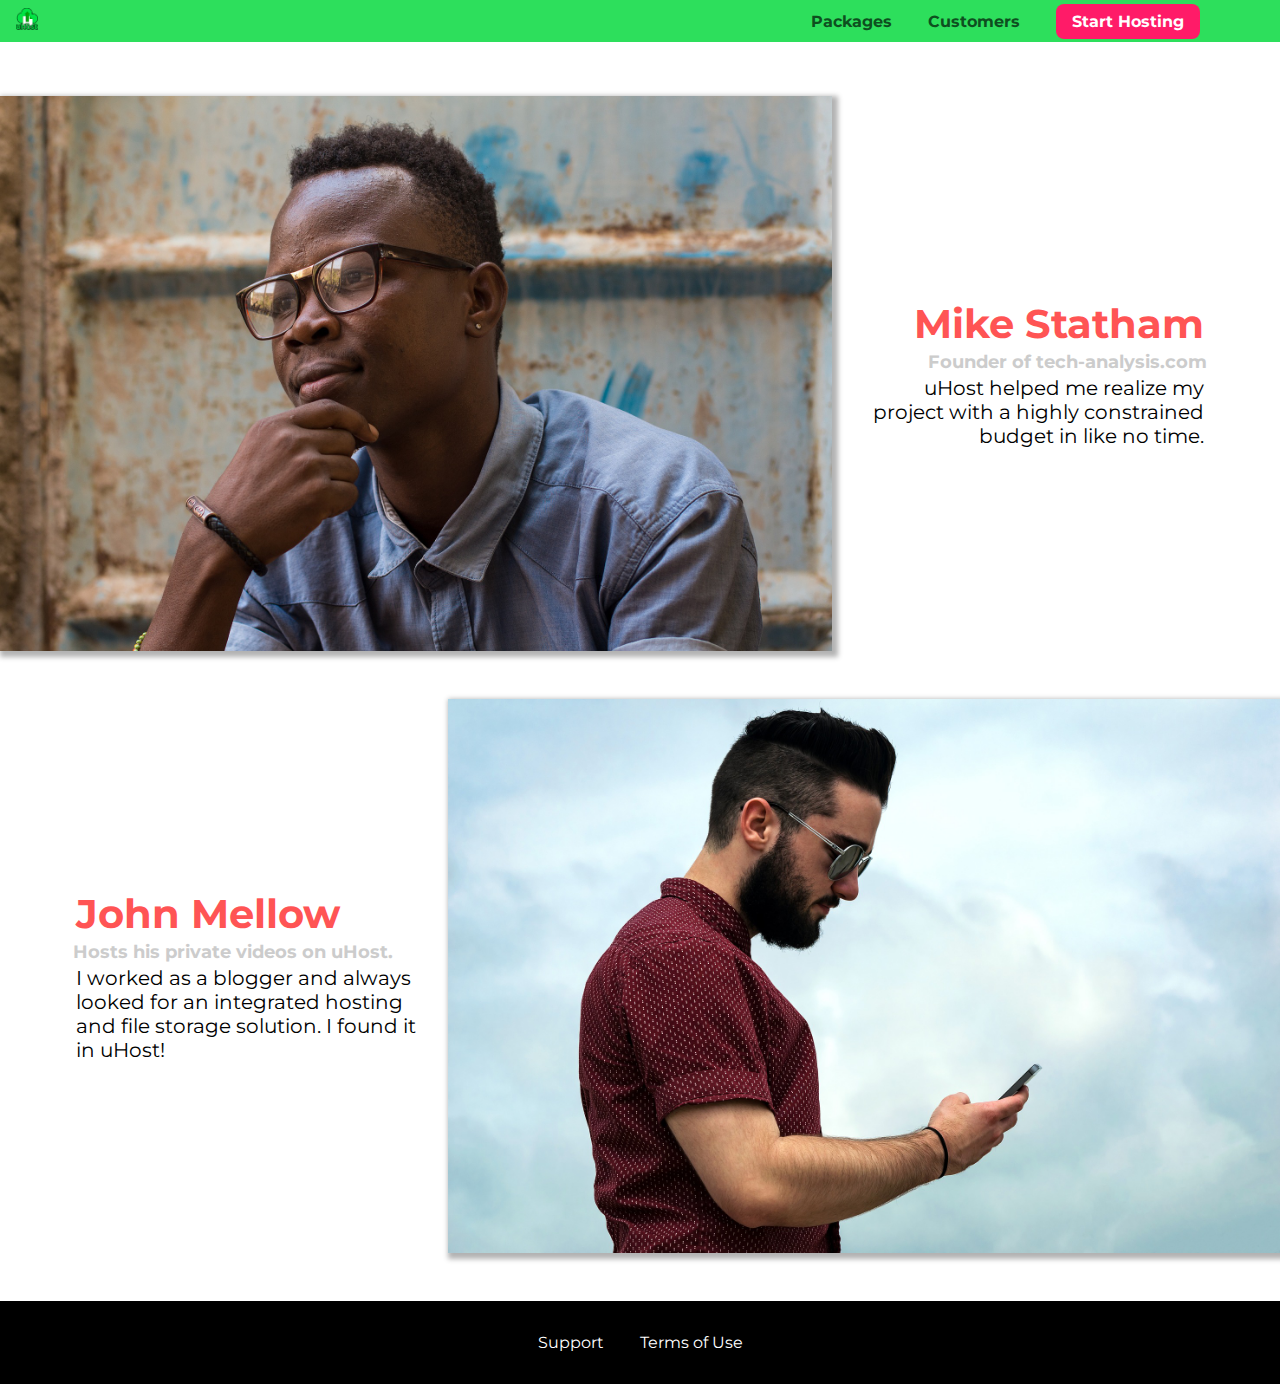
==== customers/index.html @ 8d91298f "add customer page, adding css styles to backgrounds" ====
<!DOCTYPE html>
<html lang="en">
	<head>
		<meta charset="UTF-8" />
		<meta name="viewport" content="width=device-width, initial-scale=1.0" />
		<meta http-equiv="X-UA-Compatible" content="ie=edge" />
		<title>uHost Customers</title>
		<link rel="shortcut icon" href="../images/favicon.png" />
		<link
			href="https://fonts.googleapis.com/css?family=Anton|Montserrat:400,700"
			rel="stylesheet"
		/>
		<link rel="stylesheet" href="../shared.css" />
		<link rel="stylesheet" href="customers.css" />
	</head>

	<body>
		<header class="main-header">
			<div>
				<a href="../index.html" class="main-header__brand">
					<img
						src="../images/uhost-icon.png"
						alt="uHost - Your favorite hosting company"
					/>
				</a>
			</div>
			<nav class="main-nav">
				<ul class="main-nav__items">
					<li class="main-nav__item">
						<a href="../packages/index.html">Packages</a>
					</li>
					<li class="main-nav__item">
						<a href="index.html">Customers</a>
					</li>
					<li class="main-nav__item main-nav__item--cta">
						<a href="../start-hosting/index.html">Start Hosting</a>
					</li>
				</ul>
			</nav>
		</header>
		<main>
			<div>
				<div class="testimonial" id="customer-1">
					<div class="testimonial__image-container">
						<img
							src="../images/customer-1.jpg"
							alt="Mike Statham - Customer"
							class="testimonial__image"
						/>
					</div>
					<div class="testimonial__info">
						<h1 class="testimonial__name">Mike Statham</h1>
						<h2 class="testimonial__subtitle">
							Founder of
							<a href="tech-analysis.com">tech-analysis.com</a>
						</h2>
						<p class="testimonial__text">
							uHost helped me realize my project with a highly constrained
							budget in like no time.
						</p>
					</div>
				</div>
				<div class="testimonial" id="customer-2">
					<div class="testimonial__info">
						<h1 class="testimonial__name">John Mellow</h1>
						<h2 class="testimonial__subtitle">
							Hosts his private videos on uHost.
						</h2>
						<p class="testimonial__text">
							I worked as a blogger and always looked for an integrated hosting
							and file storage solution. I found it in uHost!
						</p>
					</div>
					<div class="testimonial__image-container">
						<img
							src="../images/customer-2.jpg"
							alt="John Mellow - Customer"
							class="testimonial__image"
						/>
					</div>
				</div>
			</div>
		</main>
		<footer class="main-footer">
			<nav>
				<ul class="main-footer__links">
					<li class="main-footer__link">
						<a href="#">Support</a>
					</li>
					<li class="main-footer__link">
						<a href="#">Terms of Use</a>
					</li>
				</ul>
			</nav>
		</footer>
	</body>
</html>
---- shared.css ----
* {
	box-sizing: border-box;
}

body {
	font-family: "Montserrat", sans-serif;
	margin: 0;
}

.main-header {
	width: 100%;
	position: fixed;
	top: 0;
	left: 0;
	background: #2ddf5c;
	padding: 8px 16px;
	z-index: 1;
}

.main-header > div {
	display: inline-block;
	vertical-align: middle;
}

.main-header__brand {
	color: #0e4f1f;
	text-decoration: none;
	font-weight: bold;
	font-size: 22px;
	display: inline-block;
	height: 22px;
}

.main-header__brand img {
	height: 100%;
}

.main-nav {
	display: inline-block;
	text-align: right;
	width: calc(100% - 74px);
	vertical-align: middle;
}

.main-nav__items {
	margin: 0;
	padding: 0;
	list-style: none;
}

.main-nav__item {
	display: inline-block;
	margin: 0 16px;
}

.main-nav__item a {
	text-decoration: none;
	color: #0e4f1f;
	font-weight: bold;
	padding: 3px 0;
}

.main-nav__item a:hover,
.main-nav__item a:active {
	color: white;
	border-bottom: 5px solid white;
}

.main-nav__item--cta a {
	color: white;
	background: #ff1b68;
	padding: 8px 16px;
	border-radius: 8px;
}

.main-nav__item--cta a:hover,
.main-nav__item--cta a:active {
	color: #ff1b68;
	background: white;
	border: none;
}

.main-footer {
	background: black;
	padding: 32px;
	margin-top: 48px;
}

.main-footer__links {
	list-style: none;
	margin: 0;
	padding: 0;
	text-align: center;
}

.main-footer__link {
	display: inline-block;
	margin: 0 16px;
}

.main-footer__link a {
	color: white;
	text-decoration: none;
}

.main-footer__link a:hover,
.main-footer__link a:active {
	color: #ccc;
}

.button {
	background: #0e4f1f;
	color: white;
	font: inherit;
	border: 1.5px solid #0e4f1f;
	padding: 8px;
	border-radius: 8px;
	font-weight: bold;
	cursor: pointer;
}

.button:hover,
.button:active {
	background: white;
	color: #0e4f1f;
}

.button:focus {
	outline: none;
}
---- customers/customers.css ----
.testimonial {
	font-size: 20px;
	margin: 48px 0;
}

.testimonial__list {
	width: 80%;
	margin: auto;
}

.testimonial:first-of-type {
	margin-top: 96px;
}

.testimonial__image-container {
	width: 65%;
	display: inline-block;
	vertical-align: middle;
	box-shadow: 3px 3px 5px 3px rgba(0, 0, 0, 0.3);
}

.testimonial__image {
	width: 100%;
	vertical-align: top;
}

.testimonial__info {
	text-align: right;
	padding: 14px;
	display: inline-block;
	vertical-align: middle;
	width: 30%;
}

#customer-2.testimonial {
	text-align: right;
}

#customer-2 .testimonial__info {
	text-align: left;
}

.testimonial__name {
	margin: 3px;
	color: #ff5454;
}

.testimonial__subtitle {
	margin: 0;
	font-size: 18px;
	color: #ccc;
}

.testimonial__subtitle a {
	color: inherit;
	text-decoration: none;
}

.testimonial__subtitle a:hover,
.testimonial__subtitle a:active {
	color: #7a7a7a;
}

.testimonial__text {
	margin: 3px;
}
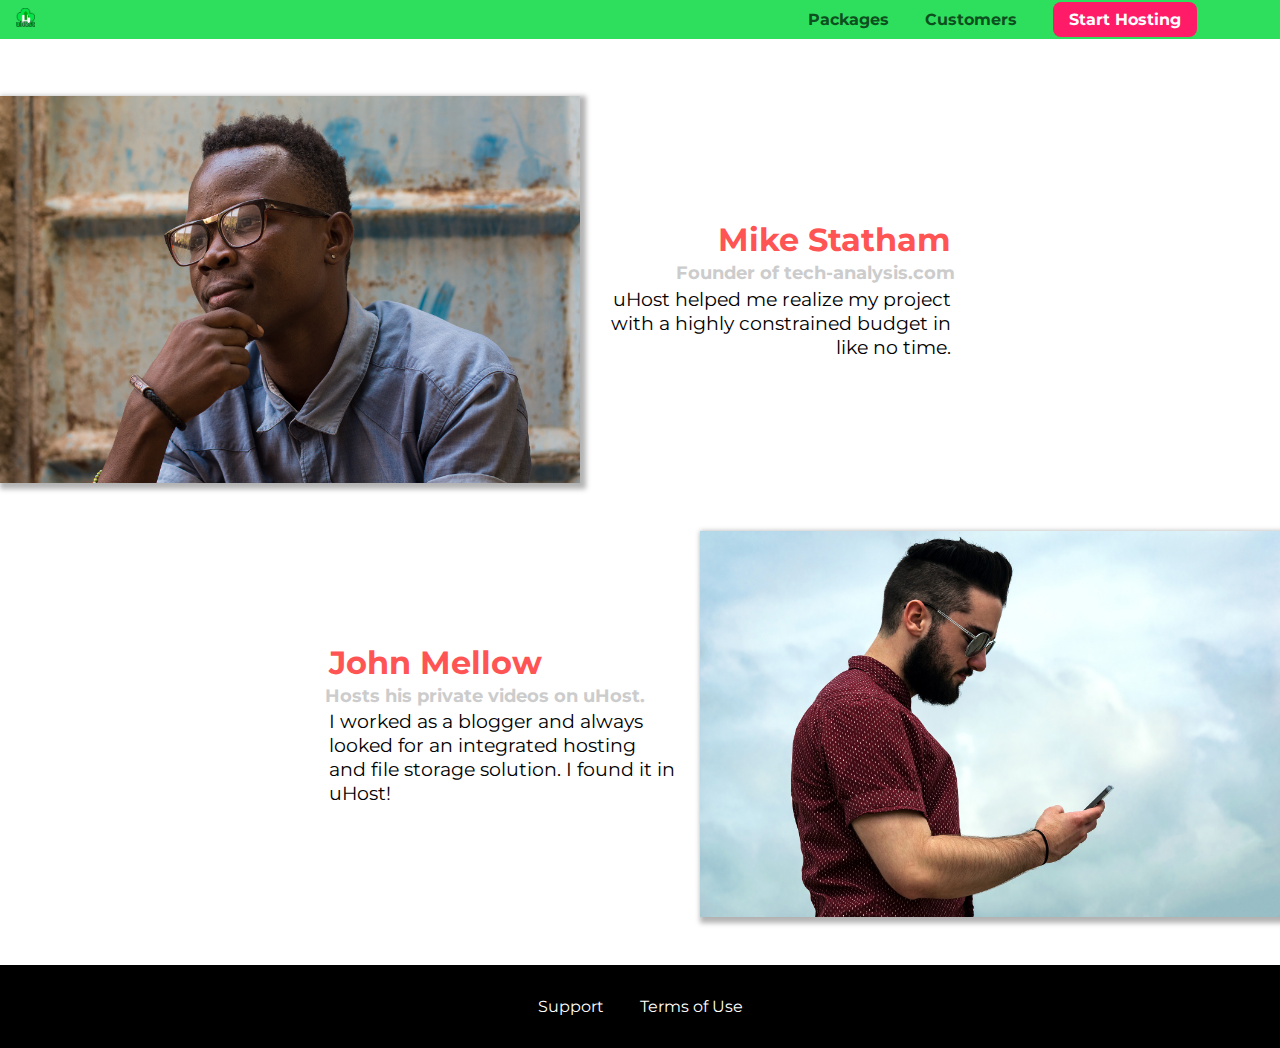
==== commit cb4daf3c: "updating css units replace for px" ====
--- a/customers/index.html
+++ b/customers/index.html
@@ -15,6 +15,7 @@
 	</head>
 
 	<body>
+		<div class="backdrop"></div>
 		<header class="main-header">
 			<div>
 				<a href="../index.html" class="main-header__brand">
--- a/shared.css
+++ b/shared.css
@@ -7,13 +7,23 @@
 	margin: 0;
 }
 
+.backdrop {
+	position: fixed;
+	display: none;
+	top: 0;
+	left: 0;
+	width: 100vw;
+	height: 100vh;
+	background: rgba(0, 0, 0, 0.5);
+}
+
 .main-header {
 	width: 100%;
 	position: fixed;
 	top: 0;
 	left: 0;
 	background: #2ddf5c;
-	padding: 8px 16px;
+	padding: 0.5rem 1rem;
 	z-index: 1;
 }
 
@@ -26,9 +36,9 @@
 	color: #0e4f1f;
 	text-decoration: none;
 	font-weight: bold;
-	font-size: 22px;
+	font-size: 1.25rem;
 	display: inline-block;
-	height: 22px;
+	height: 1.2rem;
 }
 
 .main-header__brand img {
@@ -50,14 +60,14 @@
 
 .main-nav__item {
 	display: inline-block;
-	margin: 0 16px;
+	margin: 0 1rem;
 }
 
 .main-nav__item a {
 	text-decoration: none;
 	color: #0e4f1f;
 	font-weight: bold;
-	padding: 3px 0;
+	padding: 0.2rem 0;
 }
 
 .main-nav__item a:hover,
@@ -69,7 +79,7 @@
 .main-nav__item--cta a {
 	color: white;
 	background: #ff1b68;
-	padding: 8px 16px;
+	padding: 0.5rem 1rem;
 	border-radius: 8px;
 }
 
@@ -82,8 +92,8 @@
 
 .main-footer {
 	background: black;
-	padding: 32px;
-	margin-top: 48px;
+	padding: 2rem;
+	margin-top: 3rem;
 }
 
 .main-footer__links {
@@ -95,7 +105,7 @@
 
 .main-footer__link {
 	display: inline-block;
-	margin: 0 16px;
+	margin: 0 1rem;
 }
 
 .main-footer__link a {
@@ -113,7 +123,7 @@
 	color: white;
 	font: inherit;
 	border: 1.5px solid #0e4f1f;
-	padding: 8px;
+	padding: 0.5rem;
 	border-radius: 8px;
 	font-weight: bold;
 	cursor: pointer;
--- a/customers/customers.css
+++ b/customers/customers.css
@@ -1,6 +1,6 @@
 .testimonial {
-	font-size: 20px;
-	margin: 48px 0;
+	font-size: 1.2rem;
+	margin: 3rem 0;
 }
 
 .testimonial__list {
@@ -9,11 +9,12 @@
 }
 
 .testimonial:first-of-type {
-	margin-top: 96px;
+	margin-top: 6rem;
 }
 
 .testimonial__image-container {
 	width: 65%;
+	max-width: 580px;
 	display: inline-block;
 	vertical-align: middle;
 	box-shadow: 3px 3px 5px 3px rgba(0, 0, 0, 0.3);
@@ -26,7 +27,7 @@
 
 .testimonial__info {
 	text-align: right;
-	padding: 14px;
+	padding: 0.9rem;
 	display: inline-block;
 	vertical-align: middle;
 	width: 30%;
@@ -41,13 +42,14 @@
 }
 
 .testimonial__name {
-	margin: 3px;
+	margin: 0.2rem;
 	color: #ff5454;
+	font-size: 2rem;
 }
 
 .testimonial__subtitle {
 	margin: 0;
-	font-size: 18px;
+	font-size: 1.1rem;
 	color: #ccc;
 }
 
@@ -62,5 +64,5 @@
 }
 
 .testimonial__text {
-	margin: 3px;
+	margin: 0.2rem;
 }
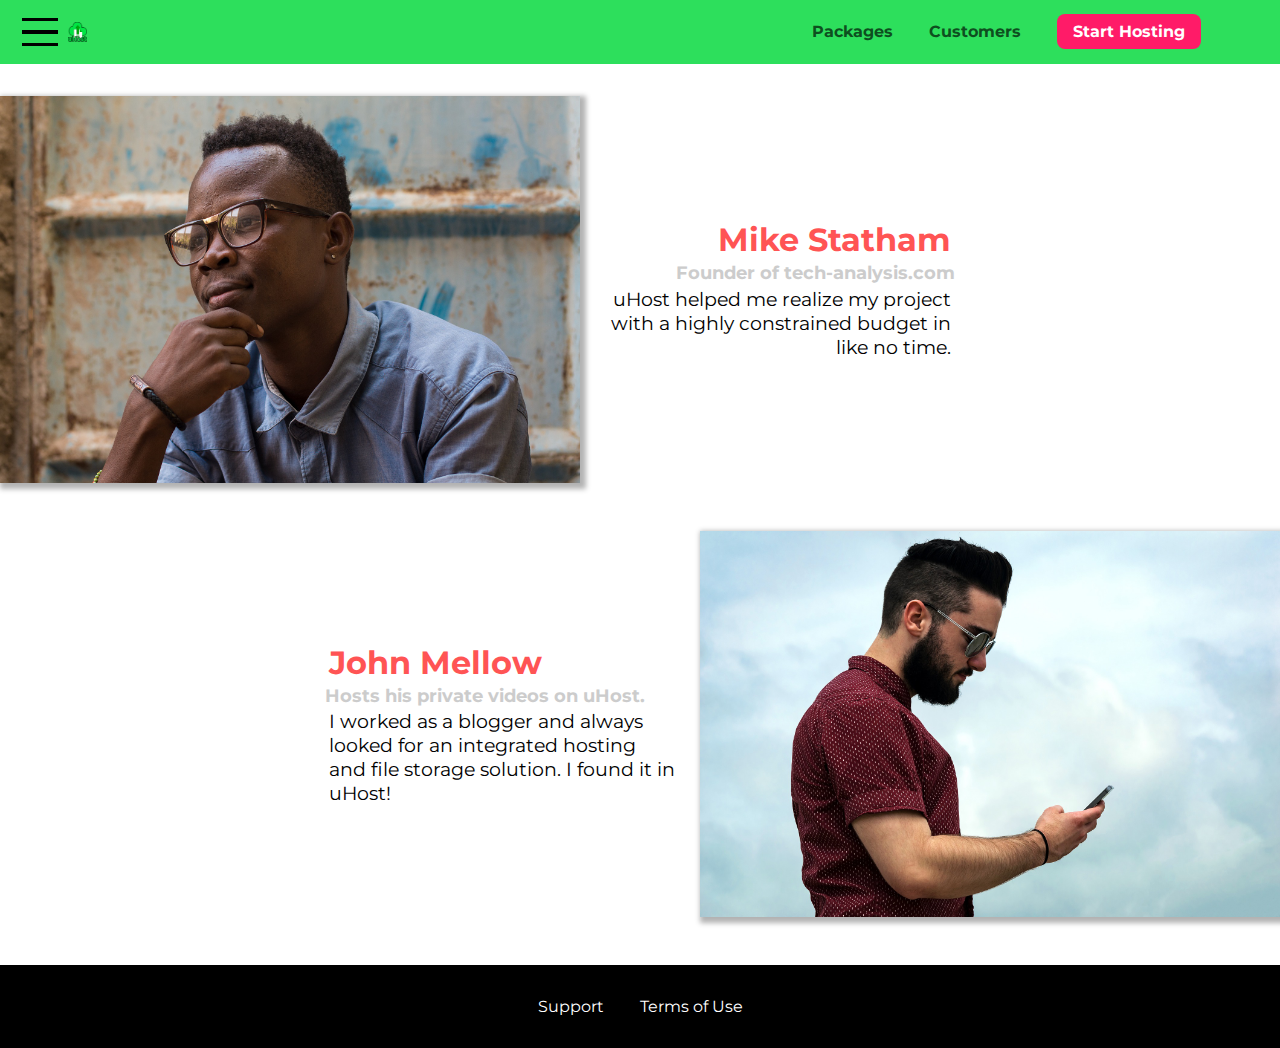
==== commit 802acd61: "adding mobile menu button, popup modal, and js functioning for them to appear and disappear" ====
--- a/customers/index.html
+++ b/customers/index.html
@@ -18,6 +18,11 @@
 		<div class="backdrop"></div>
 		<header class="main-header">
 			<div>
+				<button class="toggle-button">
+					<span class="toggle-button__bar"></span>
+					<span class="toggle-button__bar"></span>
+					<span class="toggle-button__bar"></span>
+				</button>
 				<a href="../index.html" class="main-header__brand">
 					<img
 						src="../images/uhost-icon.png"
@@ -39,6 +44,19 @@
 				</ul>
 			</nav>
 		</header>
+		<nav class="mobile-nav">
+			<ul class="mobile-nav__items">
+				<li class="mobile-nav__item">
+					<a href="../packages/index.html">Packages</a>
+				</li>
+				<li class="mobile-nav__item">
+					<a href="index.html">Customers</a>
+				</li>
+				<li class="mobile-nav__item mobile-nav__item--cta">
+					<a href="../start-hosting/index.html">Start Hosting</a>
+				</li>
+			</ul>
+		</nav>
 		<main>
 			<div>
 				<div class="testimonial" id="customer-1">
@@ -94,5 +112,6 @@
 				</ul>
 			</nav>
 		</footer>
+		<script src="../shared.js"></script>
 	</body>
 </html>
--- a/shared.css
+++ b/shared.css
@@ -15,6 +15,7 @@
 	width: 100vw;
 	height: 100vh;
 	background: rgba(0, 0, 0, 0.5);
+	z-index: 1;
 }
 
 .main-header {
@@ -32,6 +33,28 @@
 	vertical-align: middle;
 }
 
+.toggle-button {
+	width: 3rem;
+	background: transparent;
+	border: none;
+	cursor: pointer;
+	padding-top: 0;
+	padding-bottom: 0;
+	vertical-align: middle;
+}
+
+.toggle-button:focus {
+	outline: none;
+}
+
+.toggle-button__bar {
+	width: 100%;
+	height: 0.2rem;
+	background: black;
+	display: block;
+	margin: 0.6rem 0;
+}
+
 .main-header__brand {
 	color: #0e4f1f;
 	text-decoration: none;
@@ -39,6 +62,7 @@
 	font-size: 1.25rem;
 	display: inline-block;
 	height: 1.2rem;
+	vertical-align: middle;
 }
 
 .main-header__brand img {
@@ -48,7 +72,7 @@
 .main-nav {
 	display: inline-block;
 	text-align: right;
-	width: calc(100% - 74px);
+	width: calc(100% - 122px);
 	vertical-align: middle;
 }
 
@@ -63,7 +87,8 @@
 	margin: 0 1rem;
 }
 
-.main-nav__item a {
+.main-nav__item a,
+.mobile-nav__item a {
 	text-decoration: none;
 	color: #0e4f1f;
 	font-weight: bold;
@@ -76,7 +101,8 @@
 	border-bottom: 5px solid white;
 }
 
-.main-nav__item--cta a {
+.main-nav__item--cta a,
+.mobile-nav__item--cta a {
 	color: white;
 	background: #ff1b68;
 	padding: 0.5rem 1rem;
@@ -84,7 +110,9 @@
 }
 
 .main-nav__item--cta a:hover,
-.main-nav__item--cta a:active {
+.main-nav__item--cta a:active,
+.mobile-nav__item--cta a:hover,
+.mobile-nav__item--cta a:active {
 	color: #ff1b68;
 	background: white;
 	border: none;
@@ -138,3 +166,35 @@
 .button:focus {
 	outline: none;
 }
+
+.mobile-nav {
+	display: none;
+	position: fixed;
+	z-index: 101;
+	top: 0;
+	left: 0;
+	background: white;
+	width: 80%;
+	height: 100vh;
+}
+
+.mobile-nav__items {
+	width: 90%;
+	height: 100%;
+	list-style: none;
+	margin: 10% auto;
+	padding: 0;
+	text-align: center;
+}
+
+.mobile-nav__item {
+	margin: 1rem 0;
+}
+
+.mobile-nav__item a {
+	font-size: 1.5rem;
+}
+
+.open {
+	display: block !important;
+}
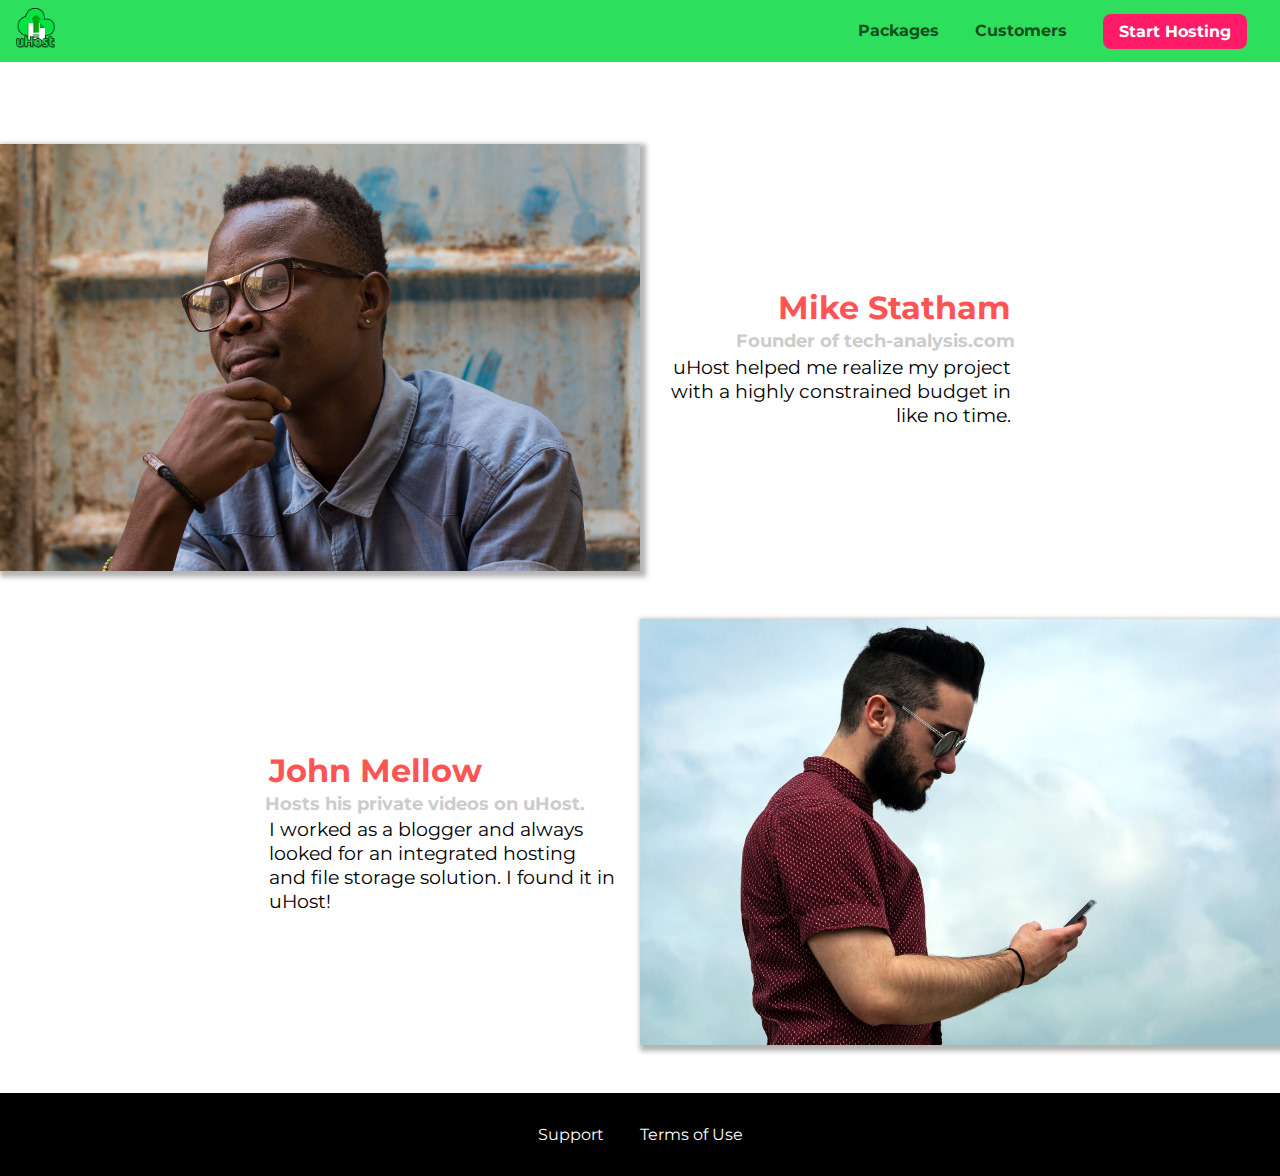
==== commit c6b72d3c: "removing link tag for fonts. Insteads, using @import in shared.css" ====
--- a/customers/index.html
+++ b/customers/index.html
@@ -6,10 +6,6 @@
 		<meta http-equiv="X-UA-Compatible" content="ie=edge" />
 		<title>uHost Customers</title>
 		<link rel="shortcut icon" href="../images/favicon.png" />
-		<link
-			href="https://fonts.googleapis.com/css?family=Anton|Montserrat:400,700"
-			rel="stylesheet"
-		/>
 		<link rel="stylesheet" href="../shared.css" />
 		<link rel="stylesheet" href="customers.css" />
 	</head>
--- a/shared.css
+++ b/shared.css
@@ -1,3 +1,7 @@
+@import url("https://fonts.googleapis.com/css2?family=Roboto");
+@import url("https://fonts.googleapis.com/css2?family=Anton&display=swap");
+@import url("https://fonts.googleapis.com/css2?family=Montserrat:wght@400;700&display=swap");
+
 * {
 	box-sizing: border-box;
 }
@@ -5,6 +9,11 @@
 body {
 	font-family: "Montserrat", sans-serif;
 	margin: 0;
+}
+
+main {
+	min-height: calc(100vh - 3.5rem - 8rem);
+	margin-top: 3.5rem;
 }
 
 .backdrop {
@@ -12,10 +21,10 @@
 	display: none;
 	top: 0;
 	left: 0;
+	z-index: 100;
 	width: 100vw;
 	height: 100vh;
 	background: rgba(0, 0, 0, 0.5);
-	z-index: 1;
 }
 
 .main-header {
@@ -59,21 +68,19 @@
 	color: #0e4f1f;
 	text-decoration: none;
 	font-weight: bold;
-	font-size: 1.25rem;
+	font-size: 1.5rem;
+	/* width: 20px; */
 	display: inline-block;
-	height: 1.2rem;
 	vertical-align: middle;
 }
 
 .main-header__brand img {
-	height: 100%;
+	height: 2.5rem;
+	/* width: 100%; */
 }
 
 .main-nav {
-	display: inline-block;
-	text-align: right;
-	width: calc(100% - 122px);
-	vertical-align: middle;
+	display: none;
 }
 
 .main-nav__items {
@@ -118,6 +125,19 @@
 	border: none;
 }
 
+@media (min-width: 40rem) {
+	.toggle-button {
+		display: none;
+	}
+
+	.main-nav {
+		display: inline-block;
+		text-align: right;
+		width: calc(100% - 44px);
+		vertical-align: middle;
+	}
+}
+
 .main-footer {
 	background: black;
 	padding: 2rem;
@@ -132,8 +152,8 @@
 }
 
 .main-footer__link {
-	display: inline-block;
-	margin: 0 1rem;
+	display: block;
+	margin: 1rem 0;
 }
 
 .main-footer__link a {
@@ -144,27 +164,6 @@
 .main-footer__link a:hover,
 .main-footer__link a:active {
 	color: #ccc;
-}
-
-.button {
-	background: #0e4f1f;
-	color: white;
-	font: inherit;
-	border: 1.5px solid #0e4f1f;
-	padding: 0.5rem;
-	border-radius: 8px;
-	font-weight: bold;
-	cursor: pointer;
-}
-
-.button:hover,
-.button:active {
-	background: white;
-	color: #0e4f1f;
-}
-
-.button:focus {
-	outline: none;
 }
 
 .mobile-nav {
@@ -195,6 +194,41 @@
 	font-size: 1.5rem;
 }
 
+.button {
+	background: #0e4f1f;
+	color: white;
+	font: inherit;
+	border: 1.5px solid #0e4f1f;
+	padding: 0.5rem;
+	border-radius: 8px;
+	font-weight: bold;
+	cursor: pointer;
+}
+
+.button:hover,
+.button:active {
+	background: white;
+	color: #0e4f1f;
+}
+
+.button:focus {
+	outline: none;
+}
+
+.button[disabled] {
+	cursor: not-allowed;
+	border: #a1a1a1;
+	background: #ccc;
+	color: #a1a1a1;
+}
+
 .open {
 	display: block !important;
 }
+
+@media (min-width: 40rem) {
+	.main-footer__link {
+		display: inline-block;
+		margin: 0 1rem;
+	}
+}
--- a/customers/customers.css
+++ b/customers/customers.css
@@ -1,22 +1,19 @@
+main {
+	padding-top: 2.5rem;
+}
+
 .testimonial {
 	font-size: 1.2rem;
-	margin: 3rem 0;
 }
 
-.testimonial__list {
+/* .testimonial__list {
 	width: 80%;
 	margin: auto;
-}
-
-.testimonial:first-of-type {
-	margin-top: 6rem;
-}
+} */
 
 .testimonial__image-container {
-	width: 65%;
-	max-width: 580px;
-	display: inline-block;
-	vertical-align: middle;
+	width: 100%;
+	max-width: 40rem;
 	box-shadow: 3px 3px 5px 3px rgba(0, 0, 0, 0.3);
 }
 
@@ -28,9 +25,6 @@
 .testimonial__info {
 	text-align: right;
 	padding: 0.9rem;
-	display: inline-block;
-	vertical-align: middle;
-	width: 30%;
 }
 
 #customer-2.testimonial {
@@ -66,3 +60,20 @@
 .testimonial__text {
 	margin: 0.2rem;
 }
+
+@media (min-width: 40rem) {
+	.testimonial {
+		margin: 3rem auto;
+		max-width: 93rem;
+	}
+	.testimonial__image-container {
+		display: inline-block;
+		vertical-align: middle;
+		width: 66%;
+	}
+	.testimonial__info {
+		display: inline-block;
+		vertical-align: middle;
+		width: 30%;
+	}
+}
